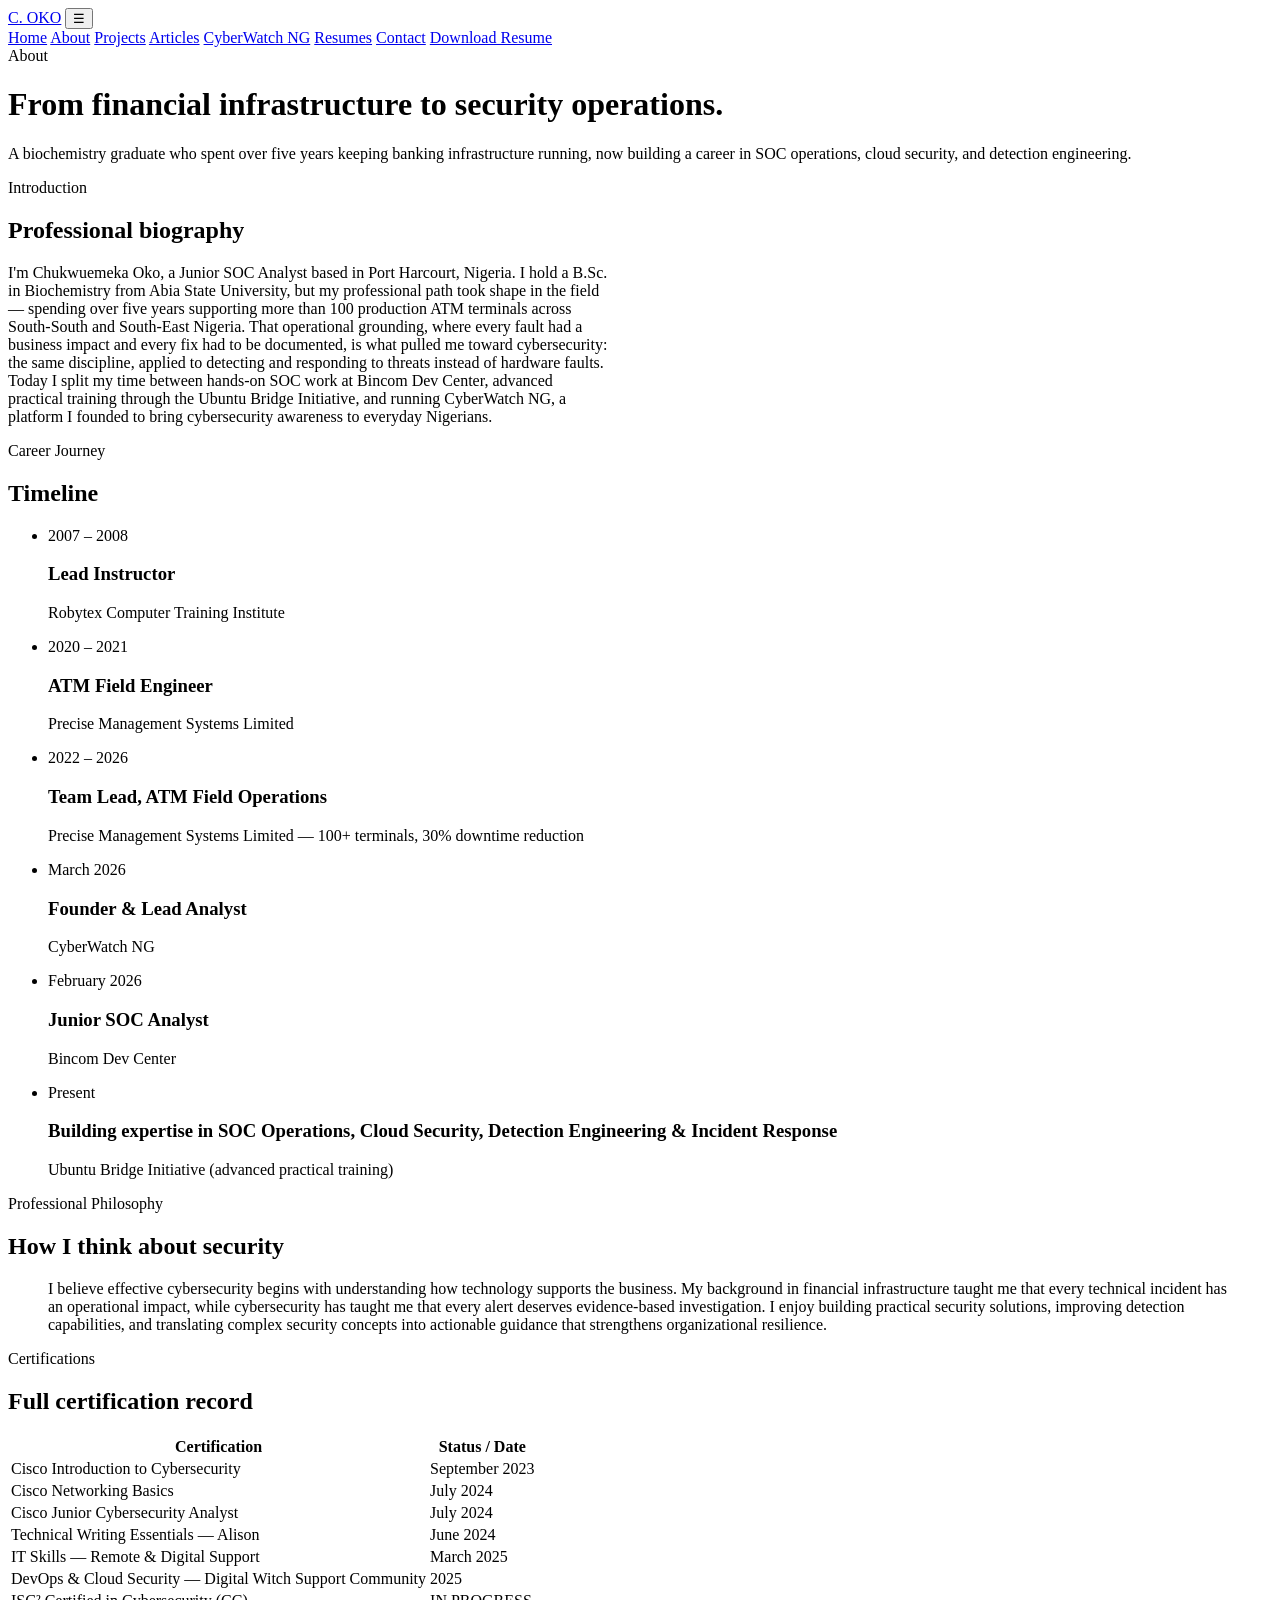
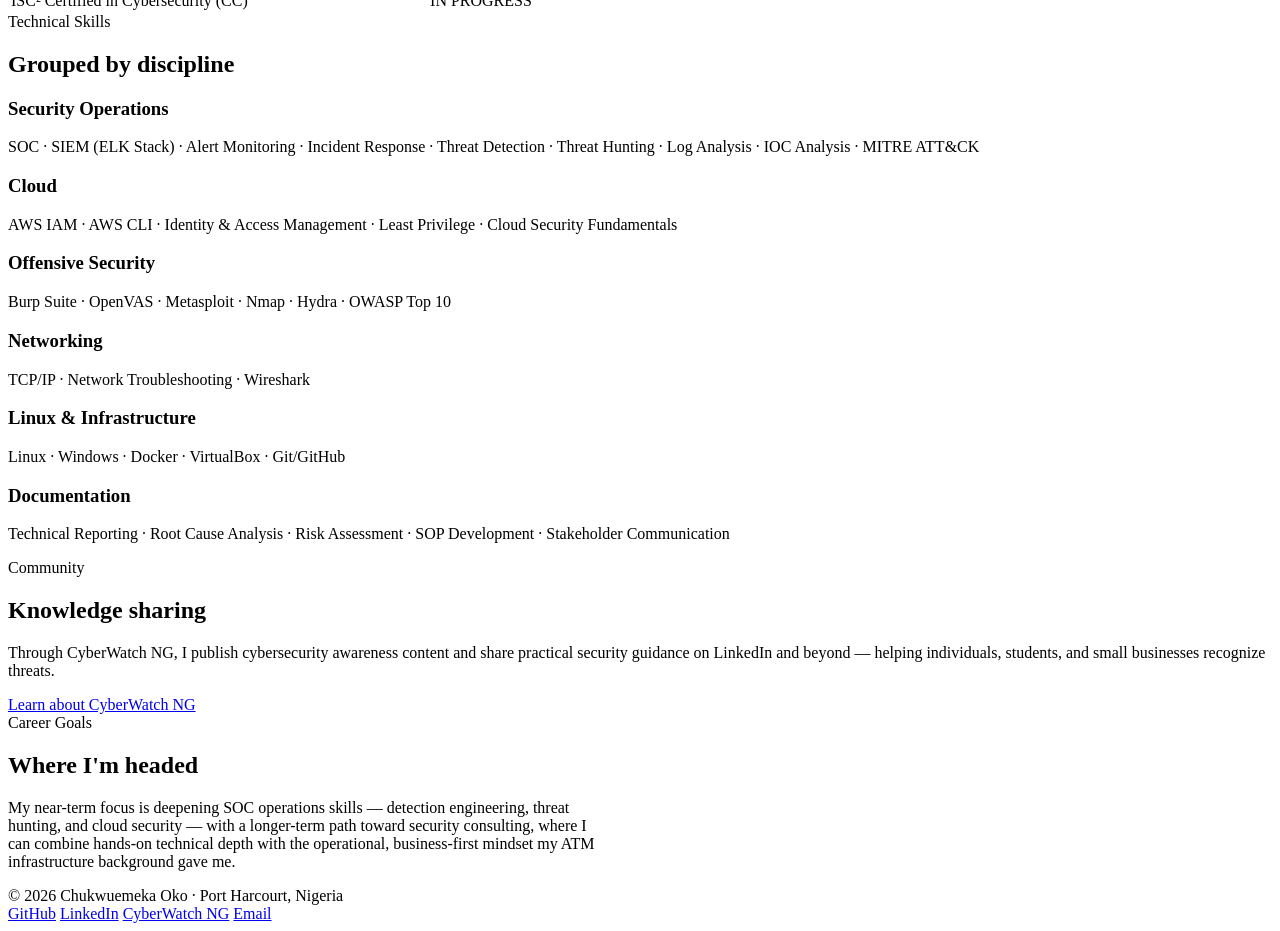
==== about.html @ f70b6629 "Add files via upload" ====
<!DOCTYPE html>
<html lang="en">
<head>
<meta charset="UTF-8">
<meta name="viewport" content="width=device-width, initial-scale=1.0">
<title>About — Chukwuemeka Oko</title>
<meta name="description" content="From biochemistry graduate to ATM field engineer to Junior SOC Analyst — the career journey and philosophy behind Chukwuemeka Oko's security work.">
<link rel="preconnect" href="https://fonts.googleapis.com">
<link rel="preconnect" href="https://fonts.gstatic.com" crossorigin>
<link href="https://fonts.googleapis.com/css2?family=Space+Grotesk:wght@500;600;700&family=JetBrains+Mono:wght@400;500;600&family=Inter:wght@400;500;600;700&display=swap" rel="stylesheet">
<link rel="stylesheet" href="assets/style.css">
</head>
<body>

<div class="topbar">
  <div class="topbar-inner">
    <a class="brand" href="index.html"><span class="dot"></span> C. OKO</a>
    <button class="nav-toggle" aria-label="Toggle navigation">☰</button>
    <nav class="navlinks">
      <a href="index.html">Home</a>
      <a href="about.html" class="active">About</a>
      <a href="projects.html">Projects</a>
      <a href="articles.html">Articles</a>
      <a href="cyberwatch.html">CyberWatch NG</a>
      <a href="resumes.html">Resumes</a>
      <a href="contact.html">Contact</a>
      <a href="resumes.html" class="nav-resume-btn">Download Resume</a>
    </nav>
  </div>
</div>

<header class="page-header">
  <div class="wrap">
    <div class="eyebrow">About</div>
    <h1>From financial infrastructure to <span class="accent">security operations</span>.</h1>
    <p class="lede">A biochemistry graduate who spent over five years keeping banking infrastructure running, now building a career in SOC operations, cloud security, and detection engineering.</p>
  </div>
</header>

<section id="intro">
  <div class="wrap">
    <div class="section-head" style="max-width:75ch;">
      <span class="section-num">Introduction</span>
      <h2>Professional biography</h2>
      <p class="section-lede">I'm Chukwuemeka Oko, a Junior SOC Analyst based in Port Harcourt, Nigeria. I hold a B.Sc. in Biochemistry from Abia State University, but my professional path took shape in the field — spending over five years supporting more than 100 production ATM terminals across South-South and South-East Nigeria. That operational grounding, where every fault had a business impact and every fix had to be documented, is what pulled me toward cybersecurity: the same discipline, applied to detecting and responding to threats instead of hardware faults. Today I split my time between hands-on SOC work at Bincom Dev Center, advanced practical training through the Ubuntu Bridge Initiative, and running CyberWatch NG, a platform I founded to bring cybersecurity awareness to everyday Nigerians.</p>
    </div>
  </div>
</section>

<section id="timeline">
  <div class="wrap">
    <div class="section-head">
      <span class="section-num">Career Journey</span>
      <h2>Timeline</h2>
    </div>
    <ul class="timeline">
      <li>
        <span class="tl-date">2007 – 2008</span>
        <h3 class="tl-title">Lead Instructor</h3>
        <p class="tl-org">Robytex Computer Training Institute</p>
      </li>
      <li>
        <span class="tl-date">2020 – 2021</span>
        <h3 class="tl-title">ATM Field Engineer</h3>
        <p class="tl-org">Precise Management Systems Limited</p>
      </li>
      <li>
        <span class="tl-date">2022 – 2026</span>
        <h3 class="tl-title">Team Lead, ATM Field Operations</h3>
        <p class="tl-org">Precise Management Systems Limited — 100+ terminals, 30% downtime reduction</p>
      </li>
      <li>
        <span class="tl-date">March 2026</span>
        <h3 class="tl-title">Founder &amp; Lead Analyst</h3>
        <p class="tl-org">CyberWatch NG</p>
      </li>
      <li>
        <span class="tl-date">February 2026</span>
        <h3 class="tl-title">Junior SOC Analyst</h3>
        <p class="tl-org">Bincom Dev Center</p>
      </li>
      <li>
        <span class="tl-date">Present</span>
        <h3 class="tl-title">Building expertise in SOC Operations, Cloud Security, Detection Engineering &amp; Incident Response</h3>
        <p class="tl-org">Ubuntu Bridge Initiative (advanced practical training)</p>
      </li>
    </ul>
  </div>
</section>

<section id="philosophy">
  <div class="wrap">
    <div class="section-head" style="max-width:75ch;">
      <span class="section-num">Professional Philosophy</span>
      <h2>How I think about security</h2>
    </div>
    <blockquote class="quote-block">
      I believe effective cybersecurity begins with understanding how technology supports the business. My background in financial infrastructure taught me that every technical incident has an operational impact, while cybersecurity has taught me that every alert deserves evidence-based investigation. I enjoy building practical security solutions, improving detection capabilities, and translating complex security concepts into actionable guidance that strengthens organizational resilience.
    </blockquote>
  </div>
</section>

<section id="certifications">
  <div class="wrap">
    <div class="section-head">
      <span class="section-num">Certifications</span>
      <h2>Full certification record</h2>
    </div>
    <div class="matrix-scroll">
      <table class="matrix">
        <thead><tr><th>Certification</th><th>Status / Date</th></tr></thead>
        <tbody>
          <tr><td>Cisco Introduction to Cybersecurity</td><td>September 2023</td></tr>
          <tr><td>Cisco Networking Basics</td><td>July 2024</td></tr>
          <tr><td>Cisco Junior Cybersecurity Analyst</td><td>July 2024</td></tr>
          <tr><td>Technical Writing Essentials — Alison</td><td>June 2024</td></tr>
          <tr><td>IT Skills — Remote &amp; Digital Support</td><td>March 2025</td></tr>
          <tr><td>DevOps &amp; Cloud Security — Digital Witch Support Community</td><td>2025</td></tr>
          <tr><td>ISC² Certified in Cybersecurity (CC)</td><td><span class="status-pill status-open">IN PROGRESS</span></td></tr>
        </tbody>
      </table>
    </div>
  </div>
</section>

<section id="skills">
  <div class="wrap">
    <div class="section-head">
      <span class="section-num">Technical Skills</span>
      <h2>Grouped by discipline</h2>
    </div>
    <div class="grid-3">
      <div class="card"><h3>Security Operations</h3><p>SOC · SIEM (ELK Stack) · Alert Monitoring · Incident Response · Threat Detection · Threat Hunting · Log Analysis · IOC Analysis · MITRE ATT&amp;CK</p></div>
      <div class="card"><h3>Cloud</h3><p>AWS IAM · AWS CLI · Identity &amp; Access Management · Least Privilege · Cloud Security Fundamentals</p></div>
      <div class="card"><h3>Offensive Security</h3><p>Burp Suite · OpenVAS · Metasploit · Nmap · Hydra · OWASP Top 10</p></div>
      <div class="card"><h3>Networking</h3><p>TCP/IP · Network Troubleshooting · Wireshark</p></div>
      <div class="card"><h3>Linux &amp; Infrastructure</h3><p>Linux · Windows · Docker · VirtualBox · Git/GitHub</p></div>
      <div class="card"><h3>Documentation</h3><p>Technical Reporting · Root Cause Analysis · Risk Assessment · SOP Development · Stakeholder Communication</p></div>
    </div>
  </div>
</section>

<section id="community">
  <div class="wrap">
    <div class="section-head">
      <span class="section-num">Community</span>
      <h2>Knowledge sharing</h2>
      <p class="section-lede">Through CyberWatch NG, I publish cybersecurity awareness content and share practical security guidance on LinkedIn and beyond — helping individuals, students, and small businesses recognize threats.</p>
    </div>
    <a class="btn btn-ghost" href="cyberwatch.html">Learn about CyberWatch NG</a>
  </div>
</section>

<section id="goals">
  <div class="wrap">
    <div class="section-head" style="max-width:75ch;">
      <span class="section-num">Career Goals</span>
      <h2>Where I'm headed</h2>
      <p class="section-lede">My near-term focus is deepening SOC operations skills — detection engineering, threat hunting, and cloud security — with a longer-term path toward security consulting, where I can combine hands-on technical depth with the operational, business-first mindset my ATM infrastructure background gave me.</p>
    </div>
  </div>
</section>

<footer>
  <div class="wrap footer-inner">
    <span>© 2026 Chukwuemeka Oko · Port Harcourt, Nigeria</span>
    <div class="footer-links">
      <a href="https://github.com/ChuksOko" target="_blank" rel="noopener">GitHub</a>
      <a href="https://www.linkedin.com/in/chukwuemeka-oko" target="_blank" rel="noopener">LinkedIn</a>
      <a href="cyberwatch.html">CyberWatch NG</a>
      <a href="mailto:okochukwuemekairoha@gmail.com">Email</a>
    </div>
  </div>
</footer>

<script src="assets/main.js"></script>
</body>
</html>
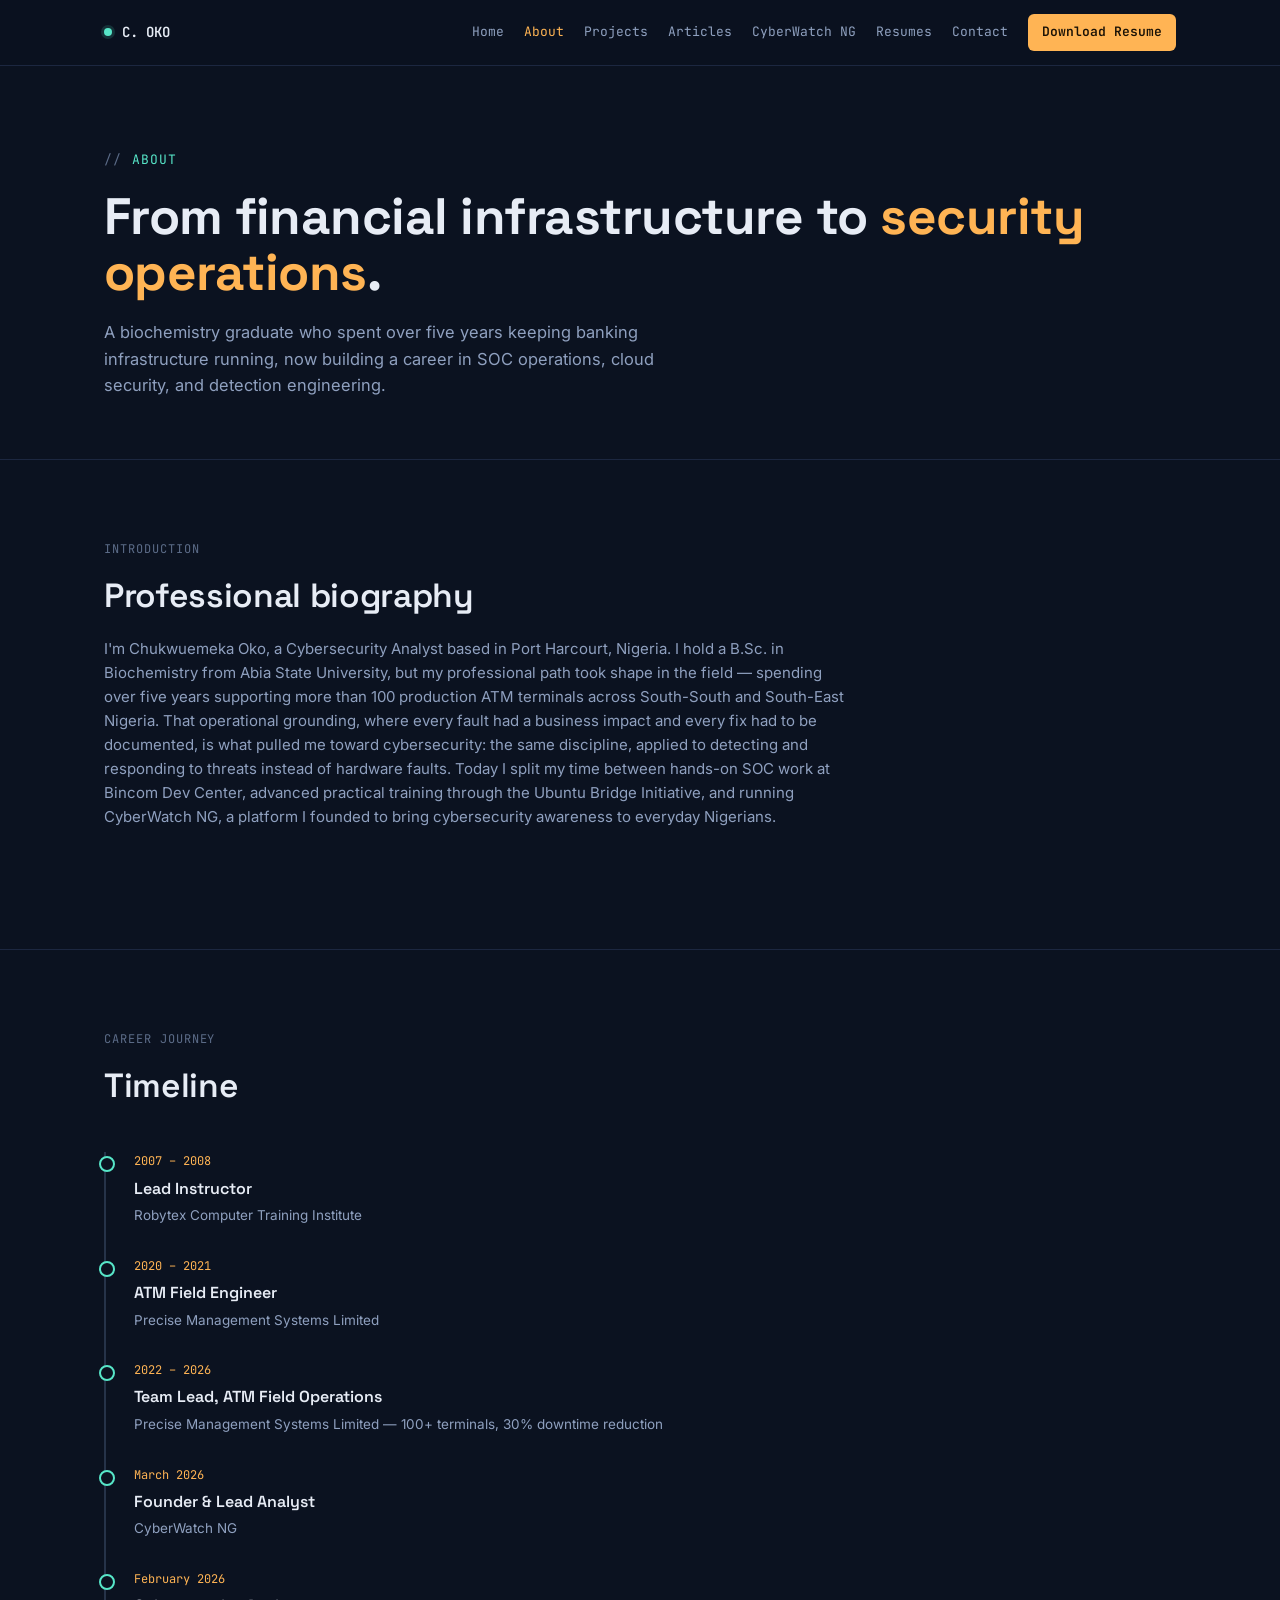
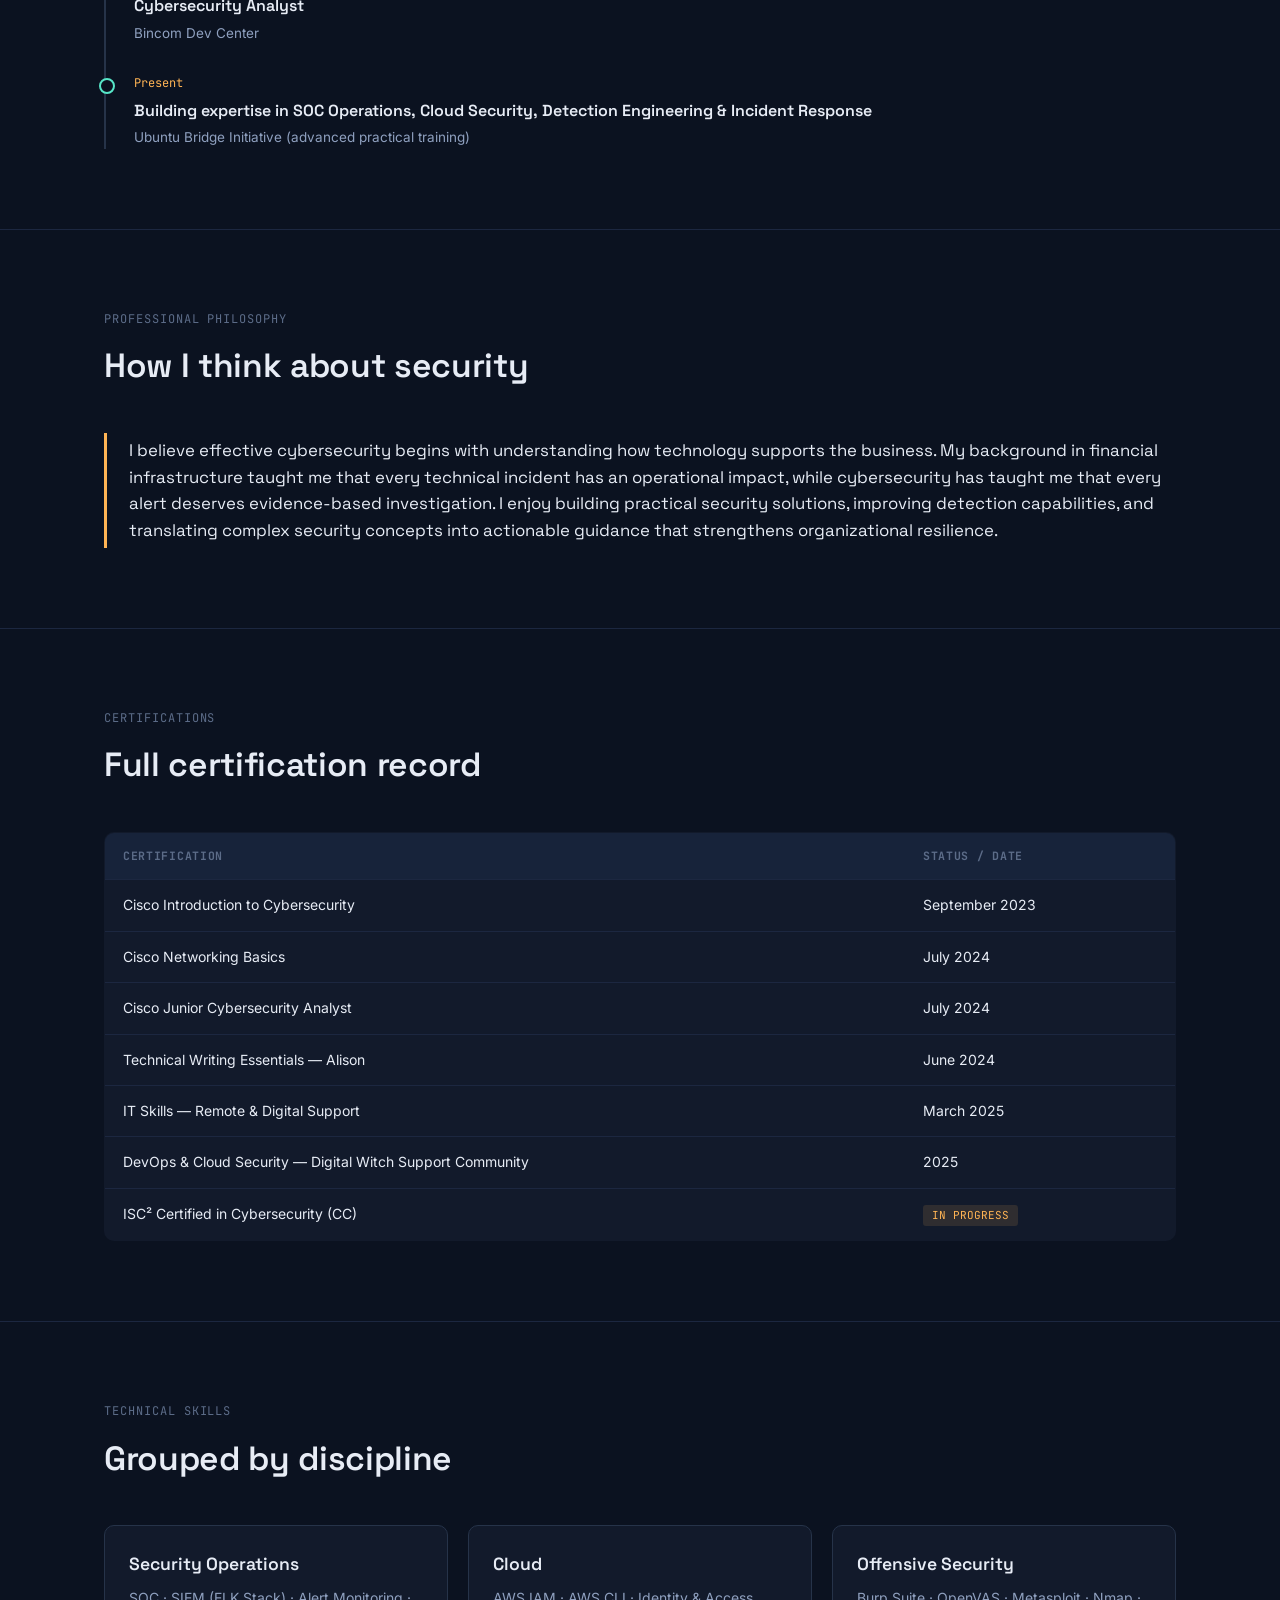
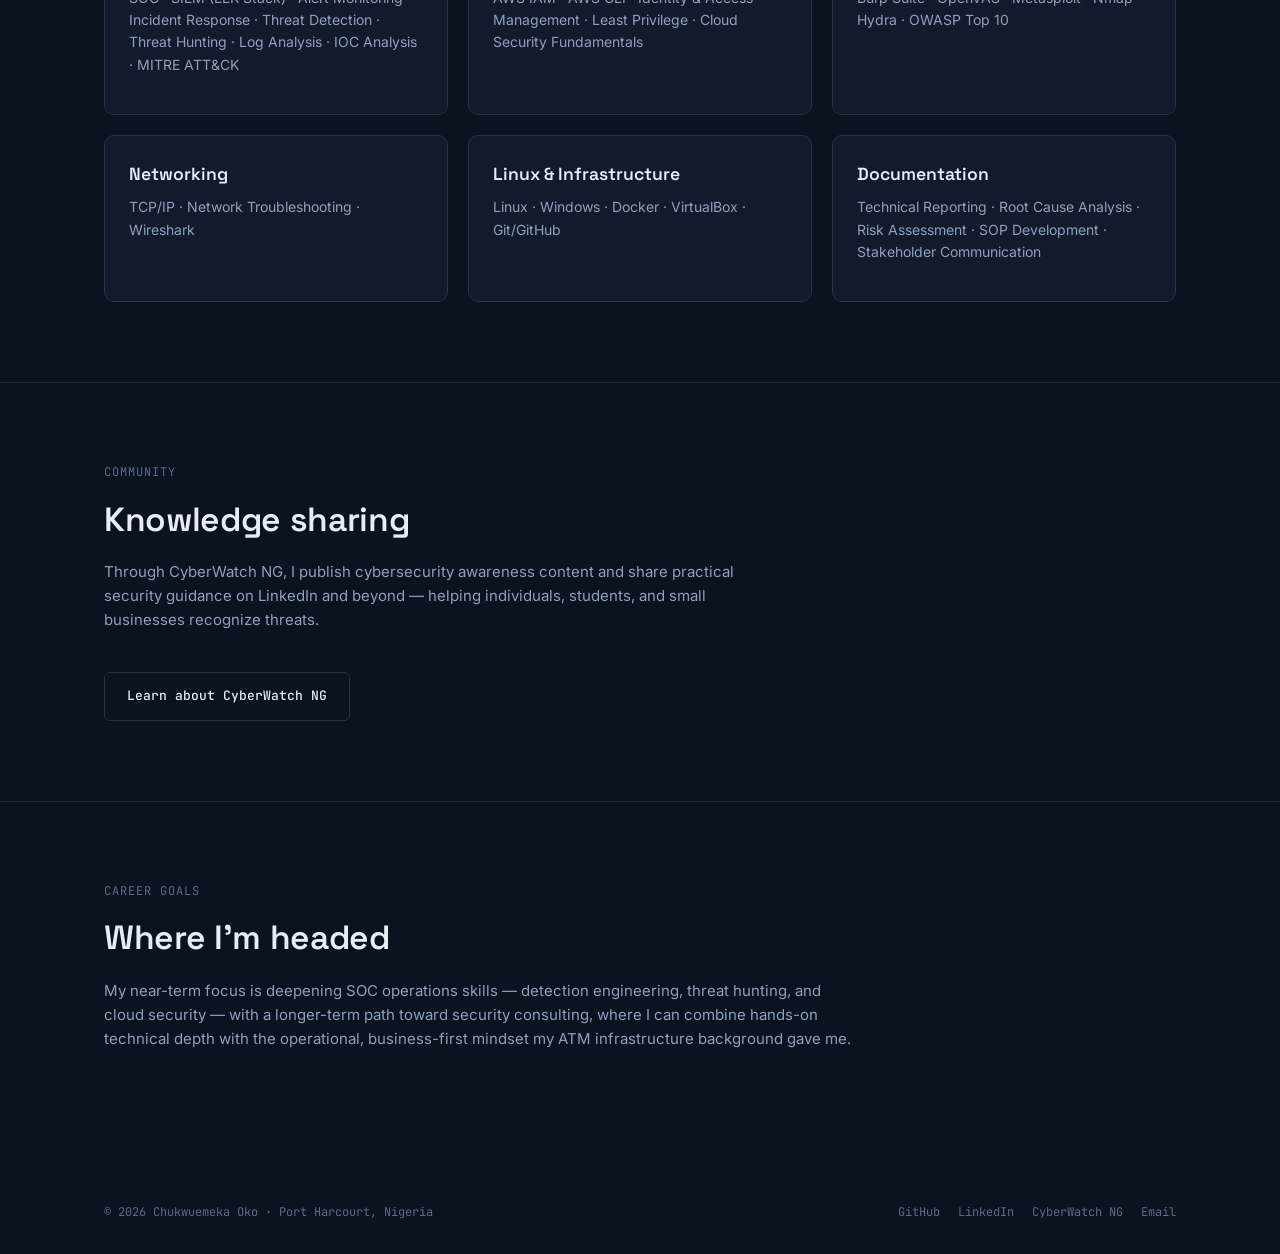
==== commit b66004a2: "Update about.html" ====
--- a/about.html
+++ b/about.html
@@ -4,7 +4,7 @@
 <meta charset="UTF-8">
 <meta name="viewport" content="width=device-width, initial-scale=1.0">
 <title>About — Chukwuemeka Oko</title>
-<meta name="description" content="From biochemistry graduate to ATM field engineer to Junior SOC Analyst — the career journey and philosophy behind Chukwuemeka Oko's security work.">
+<meta name="description" content="From biochemistry graduate to ATM field engineer to Cybersecurity Analyst — the career journey and philosophy behind Chukwuemeka Oko's security work.">
 <link rel="preconnect" href="https://fonts.googleapis.com">
 <link rel="preconnect" href="https://fonts.gstatic.com" crossorigin>
 <link href="https://fonts.googleapis.com/css2?family=Space+Grotesk:wght@500;600;700&family=JetBrains+Mono:wght@400;500;600&family=Inter:wght@400;500;600;700&display=swap" rel="stylesheet">
@@ -42,7 +42,7 @@
     <div class="section-head" style="max-width:75ch;">
       <span class="section-num">Introduction</span>
       <h2>Professional biography</h2>
-      <p class="section-lede">I'm Chukwuemeka Oko, a Junior SOC Analyst based in Port Harcourt, Nigeria. I hold a B.Sc. in Biochemistry from Abia State University, but my professional path took shape in the field — spending over five years supporting more than 100 production ATM terminals across South-South and South-East Nigeria. That operational grounding, where every fault had a business impact and every fix had to be documented, is what pulled me toward cybersecurity: the same discipline, applied to detecting and responding to threats instead of hardware faults. Today I split my time between hands-on SOC work at Bincom Dev Center, advanced practical training through the Ubuntu Bridge Initiative, and running CyberWatch NG, a platform I founded to bring cybersecurity awareness to everyday Nigerians.</p>
+      <p class="section-lede">I'm Chukwuemeka Oko, a Cybersecurity Analyst based in Port Harcourt, Nigeria. I hold a B.Sc. in Biochemistry from Abia State University, but my professional path took shape in the field — spending over five years supporting more than 100 production ATM terminals across South-South and South-East Nigeria. That operational grounding, where every fault had a business impact and every fix had to be documented, is what pulled me toward cybersecurity: the same discipline, applied to detecting and responding to threats instead of hardware faults. Today I split my time between hands-on SOC work at Bincom Dev Center, advanced practical training through the Ubuntu Bridge Initiative, and running CyberWatch NG, a platform I founded to bring cybersecurity awareness to everyday Nigerians.</p>
     </div>
   </div>
 </section>
@@ -76,7 +76,7 @@
       </li>
       <li>
         <span class="tl-date">February 2026</span>
-        <h3 class="tl-title">Junior SOC Analyst</h3>
+        <h3 class="tl-title">Cybersecurity Analyst</h3>
         <p class="tl-org">Bincom Dev Center</p>
       </li>
       <li>
--- a/assets/style.css
+++ b/assets/style.css
@@ -0,0 +1,225 @@
+:root{
+  --bg:#0B1220;
+  --bg-panel:#121A2B;
+  --bg-panel-2:#17233A;
+  --border:#263349;
+  --border-soft:#1C2740;
+  --text:#E7ECF5;
+  --text-muted:#8FA0BF;
+  --text-dim:#5C6C88;
+  --amber:#FFB454;
+  --cyan:#57E6C8;
+  --red:#FF6B6B;
+  --font-display:'Space Grotesk', sans-serif;
+  --font-mono:'JetBrains Mono', monospace;
+  --font-body:'Inter', sans-serif;
+  --radius:10px;
+  --maxw:1120px;
+}
+
+*{box-sizing:border-box;}
+html{scroll-behavior:smooth;}
+body{
+  margin:0;
+  background:var(--bg);
+  color:var(--text);
+  font-family:var(--font-body);
+  line-height:1.6;
+  -webkit-font-smoothing:antialiased;
+}
+::selection{ background:var(--amber); color:#12141a; }
+a{ color:inherit; }
+a:focus-visible, button:focus-visible, summary:focus-visible, input:focus-visible, textarea:focus-visible{
+  outline:2px solid var(--cyan); outline-offset:3px; border-radius:4px;
+}
+img{ max-width:100%; display:block; }
+.wrap{ max-width:var(--maxw); margin:0 auto; padding:0 24px; }
+
+/* ---------- Top nav ---------- */
+.topbar{
+  position:fixed; top:0; left:0; right:0; z-index:50;
+  background:rgba(11,18,32,0.9); backdrop-filter:blur(10px);
+  border-bottom:1px solid var(--border-soft);
+}
+.topbar-inner{
+  max-width:var(--maxw); margin:0 auto; padding:14px 24px;
+  display:flex; align-items:center; justify-content:space-between; gap:16px;
+}
+.brand{
+  display:flex; align-items:center; gap:10px;
+  font-family:var(--font-mono); font-weight:600; font-size:14px;
+  text-decoration:none; color:var(--text);
+}
+.dot{
+  width:8px; height:8px; border-radius:50%; background:var(--cyan);
+  box-shadow:0 0 0 3px rgba(87,230,200,0.15); animation:pulse 2.4s ease-in-out infinite;
+}
+@media (prefers-reduced-motion: reduce){ .dot{ animation:none; } }
+@keyframes pulse{ 0%,100%{opacity:1;} 50%{opacity:0.4;} }
+.navlinks{ display:flex; gap:20px; font-size:13px; font-family:var(--font-mono); align-items:center; }
+.navlinks a{ color:var(--text-muted); text-decoration:none; transition:color .15s; }
+.navlinks a:hover, .navlinks a.active{ color:var(--amber); }
+.nav-resume-btn{
+  background:var(--amber); color:#1a1206 !important; padding:8px 14px; border-radius:6px;
+  font-weight:600;
+}
+.nav-toggle{ display:none; background:none; border:1px solid var(--border); color:var(--text); border-radius:6px; padding:8px 10px; font-family:var(--font-mono); }
+@media (max-width:820px){
+  .navlinks{
+    position:absolute; top:100%; left:0; right:0; background:var(--bg-panel);
+    flex-direction:column; align-items:flex-start; padding:16px 24px; gap:14px;
+    border-bottom:1px solid var(--border-soft); display:none;
+  }
+  .navlinks.open{ display:flex; }
+  .nav-toggle{ display:block; }
+}
+
+/* ---------- Page header (non-hero pages) ---------- */
+.page-header{ padding:150px 0 60px; border-bottom:1px solid var(--border-soft); }
+.eyebrow{
+  font-family:var(--font-mono); font-size:13px; color:var(--cyan);
+  letter-spacing:0.08em; text-transform:uppercase; display:flex; align-items:center; gap:10px; margin-bottom:18px;
+}
+.eyebrow::before{ content:"//"; color:var(--text-dim); }
+h1{
+  font-family:var(--font-display); font-size:clamp(2.1rem,4.5vw,3.2rem);
+  line-height:1.1; font-weight:700; margin:0 0 18px; letter-spacing:-0.01em;
+}
+h1 .accent{ color:var(--amber); }
+.lede{ font-size:16.5px; color:var(--text-muted); max-width:60ch; margin:0; }
+
+/* ---------- Buttons ---------- */
+.cta-row{ display:flex; gap:14px; flex-wrap:wrap; margin-top:30px; }
+.btn{
+  font-family:var(--font-mono); font-size:13px; font-weight:500;
+  padding:13px 22px; border-radius:6px; text-decoration:none;
+  display:inline-flex; align-items:center; gap:8px; border:1px solid transparent;
+  transition:transform .15s, border-color .15s, background .15s; cursor:pointer;
+}
+.btn-primary{ background:var(--amber); color:#1a1206; }
+.btn-primary:hover{ transform:translateY(-1px); }
+.btn-ghost{ border-color:var(--border); color:var(--text); background:none; }
+.btn-ghost:hover{ border-color:var(--cyan); color:var(--cyan); }
+
+/* ---------- Section shells ---------- */
+section{ padding:80px 0; border-bottom:1px solid var(--border-soft); }
+section:last-of-type{ border-bottom:none; }
+.section-head{ margin-bottom:40px; max-width:640px; }
+.section-num{
+  font-family:var(--font-mono); font-size:12px; color:var(--text-dim);
+  letter-spacing:0.08em; text-transform:uppercase; margin-bottom:10px; display:block;
+}
+h2{ font-family:var(--font-display); font-size:clamp(1.5rem,3vw,2.1rem); margin:0 0 14px; font-weight:600; letter-spacing:-0.01em; }
+h3{ font-family:var(--font-display); font-size:1.1rem; font-weight:600; margin:0 0 8px; }
+.section-lede{ color:var(--text-muted); font-size:15px; margin:0; }
+p{ color:var(--text-muted); }
+
+/* ---------- Cards / grids ---------- */
+.grid-2{ display:grid; grid-template-columns:1fr 1fr; gap:20px; }
+.grid-3{ display:grid; grid-template-columns:repeat(3,1fr); gap:20px; }
+.grid-4{ display:grid; grid-template-columns:repeat(4,1fr); gap:18px; }
+@media (max-width:900px){ .grid-3,.grid-4{ grid-template-columns:1fr 1fr; } }
+@media (max-width:600px){ .grid-2,.grid-3,.grid-4{ grid-template-columns:1fr; } }
+
+.card{
+  background:var(--bg-panel); border:1px solid var(--border); border-radius:var(--radius);
+  padding:24px; transition:border-color .15s, transform .15s;
+}
+.card:hover{ border-color:var(--border-soft); transform:translateY(-2px); }
+.card p{ font-size:14px; margin:8px 0 14px; }
+
+.chip-row{ display:flex; flex-wrap:wrap; gap:8px; margin:10px 0 14px; }
+.chip{
+  font-family:var(--font-mono); font-size:11.5px; color:var(--text-dim);
+  border:1px solid var(--border-soft); border-radius:4px; padding:3px 9px;
+}
+.card-link{ font-family:var(--font-mono); font-size:12.5px; color:var(--cyan); text-decoration:none; }
+.card-link:hover{ text-decoration:underline; }
+
+/* ---------- Stat / metric grid ---------- */
+.stat{ background:var(--bg-panel); border:1px solid var(--border); border-radius:var(--radius); padding:18px; }
+.stat-num{ font-family:var(--font-display); font-size:1.7rem; color:var(--amber); font-weight:700; }
+.stat-label{ font-family:var(--font-mono); font-size:11px; color:var(--text-dim); margin-top:4px; }
+
+/* ---------- Timeline ---------- */
+.timeline{ list-style:none; padding:0; margin:0; border-left:2px solid var(--border); }
+.timeline li{ position:relative; padding:0 0 30px 28px; }
+.timeline li::before{
+  content:""; position:absolute; left:-7px; top:4px; width:12px; height:12px;
+  border-radius:50%; background:var(--bg); border:2px solid var(--cyan);
+}
+.timeline li:last-child{ padding-bottom:0; }
+.timeline .tl-date{ font-family:var(--font-mono); font-size:12px; color:var(--amber); display:block; margin-bottom:4px; }
+.timeline .tl-title{ font-family:var(--font-display); font-weight:600; font-size:1rem; margin:0 0 4px; }
+.timeline .tl-org{ font-size:13.5px; color:var(--text-muted); margin:0; }
+
+/* ---------- Table ---------- */
+.matrix{ width:100%; border-collapse:collapse; font-size:14px; background:var(--bg-panel); border:1px solid var(--border); border-radius:var(--radius); overflow:hidden; }
+.matrix th, .matrix td{ padding:14px 18px; text-align:left; border-bottom:1px solid var(--border-soft); }
+.matrix th{ font-family:var(--font-mono); font-size:11.5px; color:var(--text-dim); text-transform:uppercase; letter-spacing:0.06em; background:var(--bg-panel-2); }
+.matrix tr:last-child td{ border-bottom:none; }
+.matrix-scroll{ overflow-x:auto; }
+.status-pill{ font-family:var(--font-mono); font-size:11px; padding:2px 9px; border-radius:3px; display:inline-block; }
+.status-ok{ background:rgba(87,230,200,0.12); color:var(--cyan); }
+.status-open{ background:rgba(255,180,84,0.12); color:var(--amber); }
+
+/* ---------- Category tabs (Projects page) ---------- */
+.cat-block{ margin-bottom:52px; }
+.cat-block:last-child{ margin-bottom:0; }
+.cat-title{
+  font-family:var(--font-mono); font-size:12.5px; text-transform:uppercase; letter-spacing:0.06em;
+  color:var(--cyan); border-bottom:1px solid var(--border-soft); padding-bottom:10px; margin-bottom:20px;
+}
+.coming-soon{ opacity:0.55; }
+.coming-soon .status-pill{ margin-left:8px; }
+
+/* ---------- Panels / lists ---------- */
+.panel{ background:var(--bg-panel); border:1px solid var(--border); border-radius:var(--radius); padding:26px 28px; }
+.panel h3{ font-family:var(--font-mono); font-size:12.5px; text-transform:uppercase; letter-spacing:0.06em; color:var(--text-dim); margin:0 0 18px; }
+.list-plain{ list-style:none; padding:0; margin:0; }
+.list-plain li{ padding:9px 0; border-bottom:1px solid var(--border-soft); font-size:14px; color:var(--text-muted); }
+.list-plain li:last-child{ border-bottom:none; }
+.check-item{ padding-left:22px; position:relative; }
+.check-item::before{ content:"✓"; position:absolute; left:0; color:var(--cyan); font-family:var(--font-mono); font-size:12px; }
+.cross-item{ padding-left:22px; position:relative; color:var(--text-dim); }
+.cross-item::before{ content:"–"; position:absolute; left:0; font-family:var(--font-mono); font-size:12px; }
+
+/* ---------- Quote / philosophy block ---------- */
+.quote-block{
+  border-left:3px solid var(--amber); padding:4px 0 4px 22px; margin:0;
+  font-family:var(--font-display); font-size:1.05rem; font-style:normal; color:var(--text);
+}
+
+/* ---------- FAQ ---------- */
+.faq{ border:1px solid var(--border); border-radius:var(--radius); background:var(--bg-panel); padding:4px 22px; margin-bottom:12px; }
+.faq summary{ cursor:pointer; padding:16px 0; font-family:var(--font-display); font-weight:600; font-size:14.5px; list-style:none; }
+.faq summary::-webkit-details-marker{ display:none; }
+.faq summary::before{ content:"+ "; color:var(--amber); font-family:var(--font-mono); }
+.faq[open] summary::before{ content:"– "; }
+.faq p{ padding-bottom:16px; margin:0; font-size:14px; }
+
+/* ---------- Contact form ---------- */
+.form-field{ margin-bottom:18px; }
+.form-field label{ display:block; font-family:var(--font-mono); font-size:12px; color:var(--text-dim); margin-bottom:6px; text-transform:uppercase; letter-spacing:0.05em; }
+.form-field input, .form-field textarea{
+  width:100%; background:var(--bg-panel-2); border:1px solid var(--border); border-radius:6px;
+  padding:12px 14px; color:var(--text); font-family:var(--font-body); font-size:14px;
+}
+.form-field textarea{ min-height:120px; resize:vertical; }
+
+/* ---------- Article cards ---------- */
+.article-card .art-meta{ font-family:var(--font-mono); font-size:11.5px; color:var(--text-dim); margin-bottom:8px; }
+.article-card .art-cat{ color:var(--cyan); }
+
+/* ---------- Contact / footer ---------- */
+.contact-block{ text-align:center; }
+.contact-block h2{ font-size:clamp(1.7rem,4vw,2.4rem); }
+.contact-row{ display:flex; justify-content:center; gap:16px; flex-wrap:wrap; margin-top:26px; }
+footer{ padding:32px 0; }
+.footer-inner{
+  display:flex; justify-content:space-between; align-items:center; flex-wrap:wrap; gap:14px;
+  font-family:var(--font-mono); font-size:12px; color:var(--text-dim);
+}
+.footer-links{ display:flex; gap:18px; flex-wrap:wrap; }
+.footer-links a{ text-decoration:none; color:var(--text-dim); }
+.footer-links a:hover{ color:var(--cyan); }
